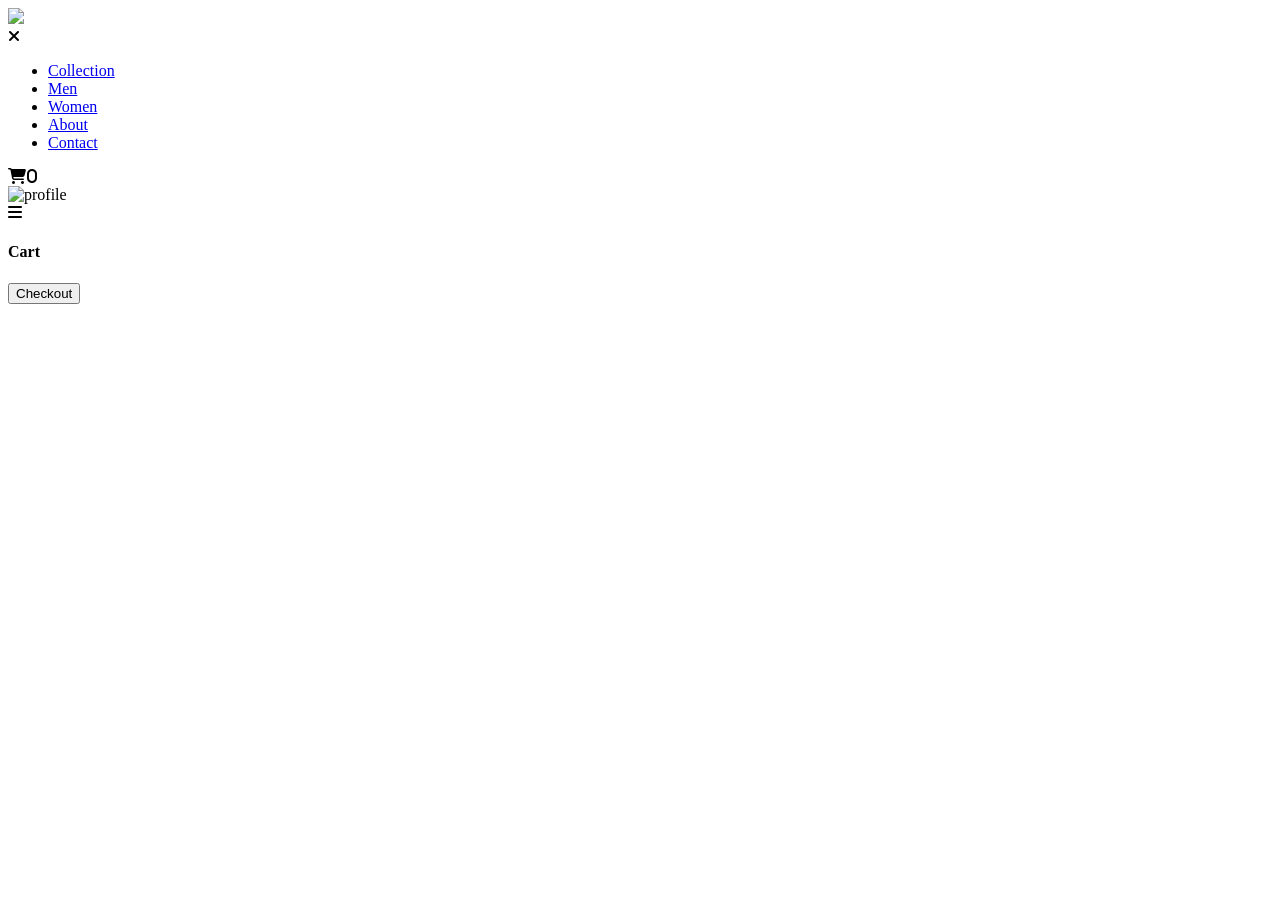
==== index.html @ 1661daac "changes" ====
<!DOCTYPE html>
<html lang="en">
<head>
    <meta charset="UTF-8">
    <meta name="viewport" content="width=device-width, initial-scale=1.0">
    <title>Document</title>
    <link rel="icon" type="image/png" href="../images/favicon-32x32.png">
    <link rel="stylesheet"href="https://cdnjs.cloudflare.com/ajax/libs/font-awesome/6.5.1/css/all.min.css">
    <link rel="stylesheet" href="../CSS/style.css">
    <link rel="stylesheet" href="../CSS/cart.css">
    <link rel="stylesheet" href="../CSS/responsiveness.css">
</head>
<body>

    <header>
        <div class="logo">
            <a href="index.html">
               <img src="../images/logo.svg">
            </a>
        </div>
        <nav>
            <i class="fa-solid fa-xmark"></i>
            <ul>
                <li><a href="collection.html">Collection</a></li>
                <li><a href="men.html">Men</a></li>
                <li><a href="women.html">Women</a></li>
                <li><a href="about.html">About</a></li>
                <li><a href="contact.html">Contact</a></li>
            </ul>
            
        </nav>
        <div class="cart item-cart">
            <i class="fa-solid fa-cart-shopping" ><span class="cart-count">0</span></i>
             
            
        </div>
        <div class="profile">
             <img src="../images/image-avatar.png" alt="profile" class="profile-image">
        </div>
        <div class="menu-icon">
            <i class="fa-solid fa-bars"></i>
        </div>
    </header>
    <main>
        <div class="left-side">
            <div class="image-container">
                
                <div class="current-image">
                    
                    
                </div>
                <div class="thumbnail-images"></div>

            </div>
        </div>
        <div class="right-side">
            <div class="product-info">

            </div>
        </div>

        <div class="cart-box">

            <div class="title"><h4>Cart</h4></div>

            
            <div class="cart-container">

            </div>
            <div class="checkout">
              <button class="checkout-btn">Checkout</button>
            </div>

        </div>
        
    </main>
    
    
    <script type="module" src="../JS/Utils/detail.js"></script>
    <script type="module" src="../JS/Utils/app.js"></script>
    <script type="module" src="../JS/Utils/cart.js"></script>
</body>
</body>

</body>
</html>
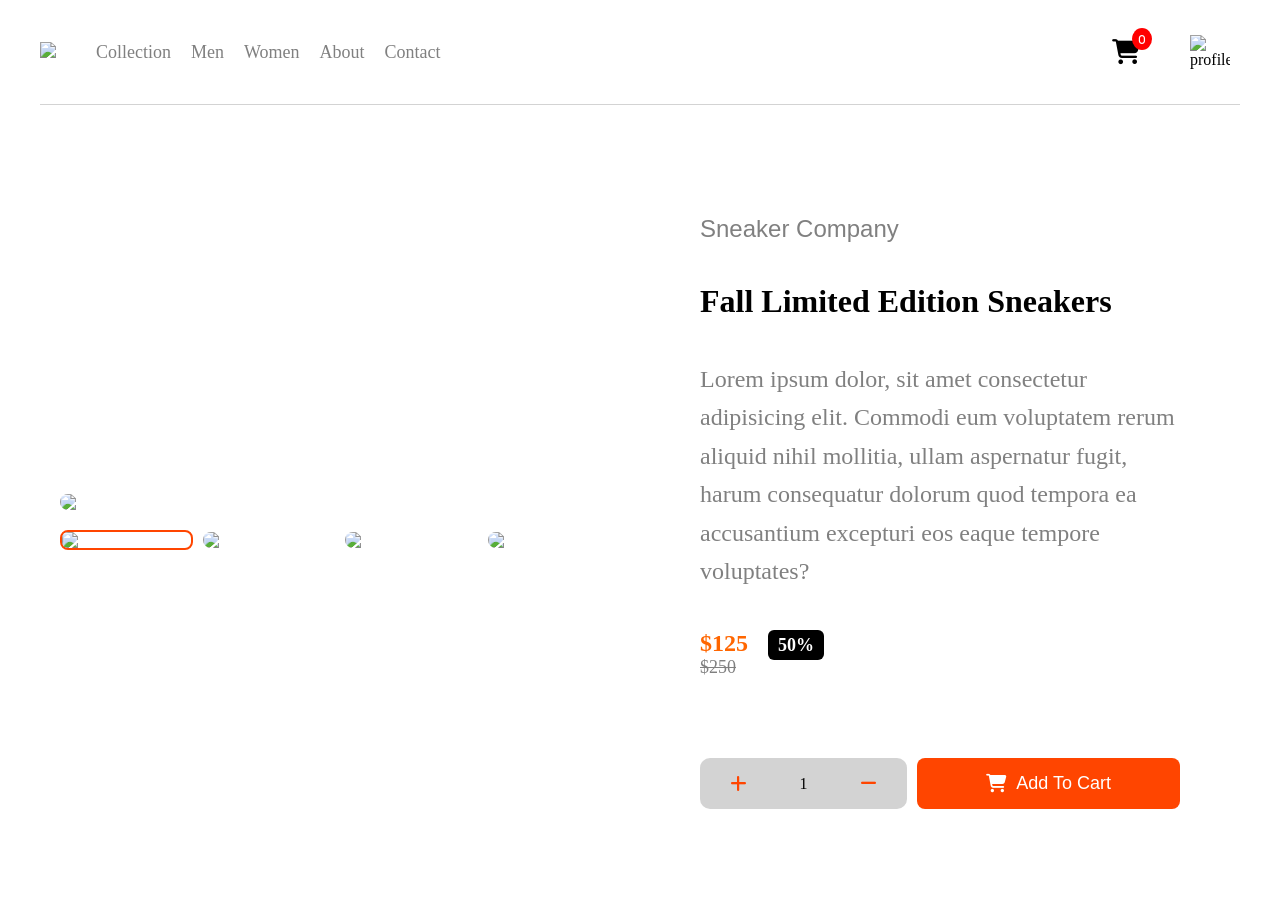
==== commit ad6570e0: "changes" ====
--- a/index.html
+++ b/index.html
@@ -4,18 +4,18 @@
     <meta charset="UTF-8">
     <meta name="viewport" content="width=device-width, initial-scale=1.0">
     <title>Document</title>
-    <link rel="icon" type="image/png" href="../images/favicon-32x32.png">
+    <link rel="icon" type="image/png" href="./Frontend/images/favicon.png">
     <link rel="stylesheet"href="https://cdnjs.cloudflare.com/ajax/libs/font-awesome/6.5.1/css/all.min.css">
-    <link rel="stylesheet" href="../CSS/style.css">
-    <link rel="stylesheet" href="../CSS/cart.css">
-    <link rel="stylesheet" href="../CSS/responsiveness.css">
+    <link rel="stylesheet" href="./Frontend/CSS/style.css">
+    <link rel="stylesheet" href="./Frontend/CSS/cart.css">
+    <link rel="stylesheet" href="./Frontend/CSS/responsiveness.css">
 </head>
 <body>
 
     <header>
         <div class="logo">
             <a href="index.html">
-               <img src="../images/logo.svg">
+               <img src="./Frontend/images/logo.svg">
             </a>
         </div>
         <nav>
@@ -35,7 +35,7 @@
             
         </div>
         <div class="profile">
-             <img src="../images/image-avatar.png" alt="profile" class="profile-image">
+             <img src="./Frontend/images/image-avatar.png" alt="profile" class="profile-image">
         </div>
         <div class="menu-icon">
             <i class="fa-solid fa-bars"></i>
@@ -76,11 +76,9 @@
     </main>
     
     
-    <script type="module" src="../JS/Utils/detail.js"></script>
-    <script type="module" src="../JS/Utils/app.js"></script>
-    <script type="module" src="../JS/Utils/cart.js"></script>
-</body>
+    <script type="module" src="./Frontend/JS/Utils/detail.js"></script>
+    <script type="module" src="./Frontend/JS/Utils/app.js"></script>
+    <script type="module" src="./Frontend/JS/Utils/cart.js"></script>
 </body>
 
-</body>
 </html>
--- a/Frontend/CSS/style.css
+++ b/Frontend/CSS/style.css
@@ -0,0 +1,315 @@
+*{
+    padding: 0;
+    margin: 0;
+    box-sizing: border-box;
+    
+    
+}
+
+header{
+    
+    background-color:white;
+    display: grid;
+    grid-template-areas: "logo  nav cart profile";
+    grid-template-columns: auto 1fr auto auto;
+    gap: 40px;
+    padding:   30px 0;
+    align-items: center;
+    max-width: 1200px;
+    margin: auto;
+    border-bottom:1px solid lightgray;
+   
+}
+header nav{
+    grid-area: nav;
+    display: flex;
+    align-items: center;
+    justify-content: flex-start;
+}
+nav ul{
+    display: flex;
+    list-style: none;
+    gap: 20px;
+}
+nav a{
+    font-size: 18px;
+    color:gray;
+    text-decoration: none;
+}
+header .logo{
+    grid-area: logo;
+    display: flex;
+    align-items: center;
+    justify-content: flex-start;
+}
+header .cart{
+    grid-area:cart;
+    display: flex;
+    align-items: center;
+    justify-content: flex-end;
+    font-size: 18px;
+    
+}
+.cart .fa-cart-shopping {
+    position: relative;
+    font-size: 25px;
+    color: black;
+    cursor: pointer;
+    display: flex;
+    align-items: center;    
+    justify-content: center;
+}
+.cart-count {
+    position: absolute;
+    top: -12px;
+    right:-12px;
+    background-color: red;
+    color: white;
+    font-size: 10px;
+    padding: 6px 6px;
+    border-radius: 50%;
+}
+.profile-image{
+    width:40px;
+    cursor: pointer;
+    
+}
+.profile{
+    grid-area: profile;
+    display: flex;
+    align-items: center;
+    justify-content: flex-end;
+    padding: 5px 10px;
+    
+}
+.menu-icon{
+    display: none;
+    font-size: 25px;
+    color:gray;
+    cursor: pointer;
+}
+.fa-xmark{
+    display: none;
+    
+}
+
+
+main{
+    max-width:1200px;
+    margin:auto;
+    display:flex;
+    align-items:center;
+    justify-content: center;
+    margin-top: 50px;
+}
+main .left-side{
+
+    width: 50%;
+}
+main .right-side{
+    
+    
+    width: 50%;
+    padding: 60px;
+
+}
+.image-container{
+   
+   display:flex;
+   flex-direction:column;
+   padding: 20px;
+   
+    
+}
+.current-image{
+    width: 100%;
+    display: flex;
+    align-items: center;
+    justify-content: center;
+    position: relative;
+}
+.full-image {
+    border-radius: 10px;
+    width: 100%;
+    margin-bottom: 20px;
+    display: none;
+    object-fit: cover;
+
+
+    
+}
+.full-image.active{
+    display: block;
+}
+.thumbnail-images{
+    display: grid;
+    grid-template-columns: repeat(4, 1fr);
+    gap:10px;
+    
+}
+
+.thumbnail-image{
+    width: 100%;
+    border-radius: 10px;
+    cursor: pointer;
+    object-fit: cover;
+    margin:auto;
+}
+.thumbnail-image.active{
+    border: 2px solid orangered;
+    border-radius: 8px;
+}
+.slider-wrapper {
+  position: relative;
+}
+
+.prev, .next {
+ 
+  display:none;
+}
+.product-info{
+
+    display: flex;
+    flex-direction: column;
+    gap: 40px;
+}
+.product-info .company{
+    font-size: 24px;
+    color: gray;
+    font-family: Arial, Helvetica, sans-serif;
+
+
+}
+
+.description{
+    color: grey;
+    font-size: 24px;
+    line-height: 1.6;
+    font-family: 'Times New Roman', Times, serif;
+}
+.price-info{
+
+    .price p{
+        font-size: 24px;
+        font-weight: bold;
+
+    }
+    .discount {
+        font-size: 18px;
+        padding: 5px 10px;
+        border-radius: 6px;
+        background-color: black;
+        color: white;
+        margin: 0 20px;
+    }
+
+}
+.old-price p{
+    text-decoration: line-through;
+    color: grey;
+    font-size: 18px;
+    margin-bottom:  20px;
+}
+.add-to-cart-section{
+     display: flex;
+     gap: 10px;
+     margin: 20px 0;
+     
+    .quantity{
+        display: flex;
+        width: 100%;
+        border-radius: 10px;
+        background-color: lightgray;
+        align-items: center;
+        justify-content: space-around;
+        gap: 20px;
+        padding: 10px 14px;
+       
+        .minus{
+            
+            
+            color:orangered;    
+            cursor: pointer;
+            font-size: 18px;
+           
+        }
+        
+        .plus{
+            
+            
+            color:orangered;
+            cursor: pointer;
+            font-size: 18px;
+            
+        }
+        .plus:hover, .minus:hover{
+            color: orange;
+        }
+        
+    }
+    .add-to-cart{
+
+        display:flex;
+        align-items: center;
+        justify-content: center;
+        padding: 15px 60px;
+        gap: 10px;
+        color: white;
+        background-color: orangered;
+        border: none;
+        border-radius: 8px;
+        font-size: 18px;
+        transition: 0.5s;
+        width: 100%;
+        cursor: pointer;
+        
+
+        
+        
+       
+        
+        
+    }
+    .add-to-cart:hover{
+        background-color: orange;
+        color: black;
+    }
+    
+}
+.slider-wrapper {
+  position: relative;
+}
+
+
+.cart-notification.active{
+    position: absolute;
+    border-radius: 10px;
+    font-size: 18px;
+    background-color: green;
+    padding: 10px 30px;
+    top: 20px;
+    right: 25%;
+    transform: translate(50%, 50%);
+    z-index: 1000;
+    display: block;
+    transition: 0.5s;
+    color: white;
+    text-align: center;
+    border: none;
+    
+}
+.cart-notification{
+    display: none;
+}
+
+
+
+
+
+
+
+
+
+
+
+
--- a/Frontend/CSS/cart.css
+++ b/Frontend/CSS/cart.css
@@ -0,0 +1,179 @@
+
+.cart-container {
+    display: flex; 
+    gap: 15px;
+    width: 100%;
+    margin: 10px auto;
+    padding: 30px 10px;
+    box-shadow: rgba(0, 0, 0, 0.16) 0px 1px 4px;
+    border-radius: 10px;
+}
+
+
+
+
+
+.cart-image {
+    width: 70px;
+    height: 70px;
+    border-radius: 10px;
+    object-fit: cover;
+}
+
+.item-info {
+    display: flex;
+    flex-direction: column;
+}
+
+.company {
+    font-size: 14px;
+    color: gray;
+}
+
+.name {
+    font-weight: bold;
+}
+
+.price {
+    color: #ff6600;
+    font-weight: bold;
+}
+
+.checkout {
+    display: flex;
+    justify-content: flex-start;
+    align-items: center;
+    width: 100%;
+    padding: 30px 10px;
+}
+
+
+.checkout-btn {
+    margin-top: 10px;
+    background-color:dodgerblue;
+    color:black;
+    padding: 10px 20px;
+    border: none;
+    border-radius: 8px;
+    cursor: pointer;
+    transition: 0.5s;
+    font-size: 18px;
+    font-weight: bolder;
+    font-family:Arial, Helvetica, sans-serif;
+}
+.checkout-btn:hover{
+    
+    color:white;
+    background-color:darkblue;
+
+}
+.cart-box.active{
+
+    position: absolute;
+    top: 100px;
+    right: 120px;
+    width: 500px;
+    height: 500px;
+    max-width: 90%;
+    background-color:whitesmoke;
+    display: block;
+    box-shadow: rgba(0, 0, 0, 0.16) 0px 1px 4px;
+    border-radius: 10px;
+    overflow-y: scroll;
+    z-index: 2;
+    
+   
+
+    
+    
+
+}
+.cart-quantity{
+    display:flex;
+    justify-content: center;
+    align-items: center;
+    gap:20px ;
+    width: 50%;
+    flex-direction: column;
+    position: relative;
+}
+.cart-box{
+    display: none;
+    
+}
+.cart-quantity{
+    display:flex;
+    justify-content: center;
+    align-items: center;
+    gap:20px ;
+
+}
+.quantity{
+    display: flex;
+    justify-content: center;
+    align-items: center;
+    gap:10px ;
+    background-color: lightgray;
+    padding: 5px 10px;
+    border-radius: 10px;
+    
+    
+    .minus, .plus{
+        color:orangered;
+        cursor: pointer;
+    }
+    .minus:hover, .plus:hover{
+
+        color: orange;
+
+    }
+    
+    
+
+}
+
+.remove-item{
+    padding: 8px;
+    border: none;
+    position: absolute;
+    top: -30px;
+    right: 0;
+    cursor: pointer;
+    color: red;
+    
+}
+
+.cart-box .title{
+
+    text-align: center;
+    box-shadow: rgba(0, 0, 0, 0.16) 0px 1px 4px;
+    padding: 30px;
+    
+
+    h4{
+        font-size: 18px;
+    }
+        
+}
+.cart-right{
+    display: flex;
+    justify-content: space-around;
+    align-items: center;
+    padding: 30px;
+    width: 50%;
+    gap: 10px;
+    position: relative;
+}
+.empty{
+    font-size: 24px;
+    position: absolute;
+    text-align: center;
+    transform: translate(50%, 50%);
+    font-family: Arial, Helvetica, sans-serif;
+    top:50%;
+    right: 50%;
+
+    
+}
+
+
--- a/Frontend/CSS/responsiveness.css
+++ b/Frontend/CSS/responsiveness.css
@@ -0,0 +1,217 @@
+
+
+@media(max-width: 992px){
+
+    header{
+
+        grid-template-areas:
+        "logo nav cart profile";
+
+        grid-template-columns:repeat(4, 1fr);
+        
+        width: 90%;
+        padding: 20px;
+      gap: 20px;
+
+    }
+
+    .cart-box.active{
+        margin:0 auto;
+        width: 80%;
+        z-index: 100;
+        top: 100px;
+        right: 20px;
+    }
+    .cart-container{
+
+    
+        
+        p , span{
+            font-size: 14px;
+        }
+        
+    }
+   
+    main{
+
+        flex-direction: column;
+        padding:20px 0;
+        gap: 30px;
+    }
+    main .left-side,
+    main .right-side{
+
+        width: 90%;
+    
+
+    }
+    main .right-side{
+
+        padding: 20px;
+    }
+    
+   .current-image{
+       width: 100%;
+   }
+    .thumbnail-images{
+
+        gap: 10px;
+   }
+    
+   
+    .add-to-cart-section{
+
+        flex-direction: column;
+    }
+   .quantity{
+
+        width: 100%;
+    }
+    .add-to-cart{
+
+        width: 100%;
+   }
+
+}
+@media(max-width: 576px){
+
+    header{
+
+        
+        grid-template-areas:
+        "menu logo cart profile";
+
+        grid-template-columns: auto 1fr auto auto;
+        gap: 10px;
+        width: 90%;
+        
+ 
+    }
+    .profile-image{
+        width: 35px;
+    }
+    .menu-icon{
+
+        display: block;
+    }
+     header nav{
+
+        position: fixed;
+        top: 0;
+        left: -100%;
+        width: 50%;
+        height: 100vh;
+       background-color: white;
+        z-index: 1000;
+        padding: 80px 20px;
+        transition: 0.5s;
+        align-items: flex-start;
+
+    }
+    header nav.active{
+
+        left: 0;
+
+    }
+   nav ul{
+
+        flex-direction: column;
+       gap: 30px;
+        width: 100%;
+
+    }
+    .fa-xmark{
+        font-size: 25px;
+        color: black;
+        cursor: pointer;
+        padding: 10px;
+        position: absolute;
+        top:0;
+        left: 0;
+        display: block;
+    }
+    nav a{
+
+        font-size: 22px;
+        color: black;
+
+    }
+    .title h1{
+
+        font-size: 26px;
+
+    }
+    .description{
+
+        font-size: 16px;
+        line-height: 1.5;
+
+    }
+    .current-image{
+
+        width: 100%;
+    }
+    .thumbnail-images{
+      display: none;
+
+    }
+    .prev, .next {
+        display: block;
+        position: absolute;
+        top: 50%;
+        transform: translateY(-50%);
+        font-size: 30px;
+        color: black;
+        background-color: rgba(234, 227, 227, 0.7);
+        border: none;
+        padding: 10px;
+        border-radius: 50%;
+        cursor: pointer;
+        z-index: 99;
+    }
+    .prev {
+        left: 0;
+    }
+    .next {
+        right: 0;
+    }
+    main .left-side,
+    main .right-side{
+
+        width: 90%;
+        
+
+    }
+    .main .right-side{
+
+        padding: 20px;
+    }
+    .product-info{
+        padding: 0 ;
+    
+        gap: 20px;
+    }
+     
+    .add-to-cart{
+
+        padding: 14px 20px;
+
+        
+
+    }
+    
+    .quantity{
+
+      padding: 12px;
+
+    }
+    .cart-notification.active{
+
+        right: 50%;
+        transform: translateX(50%);
+        width: 90%;
+        font-size: 16px;
+
+    }
+
+}
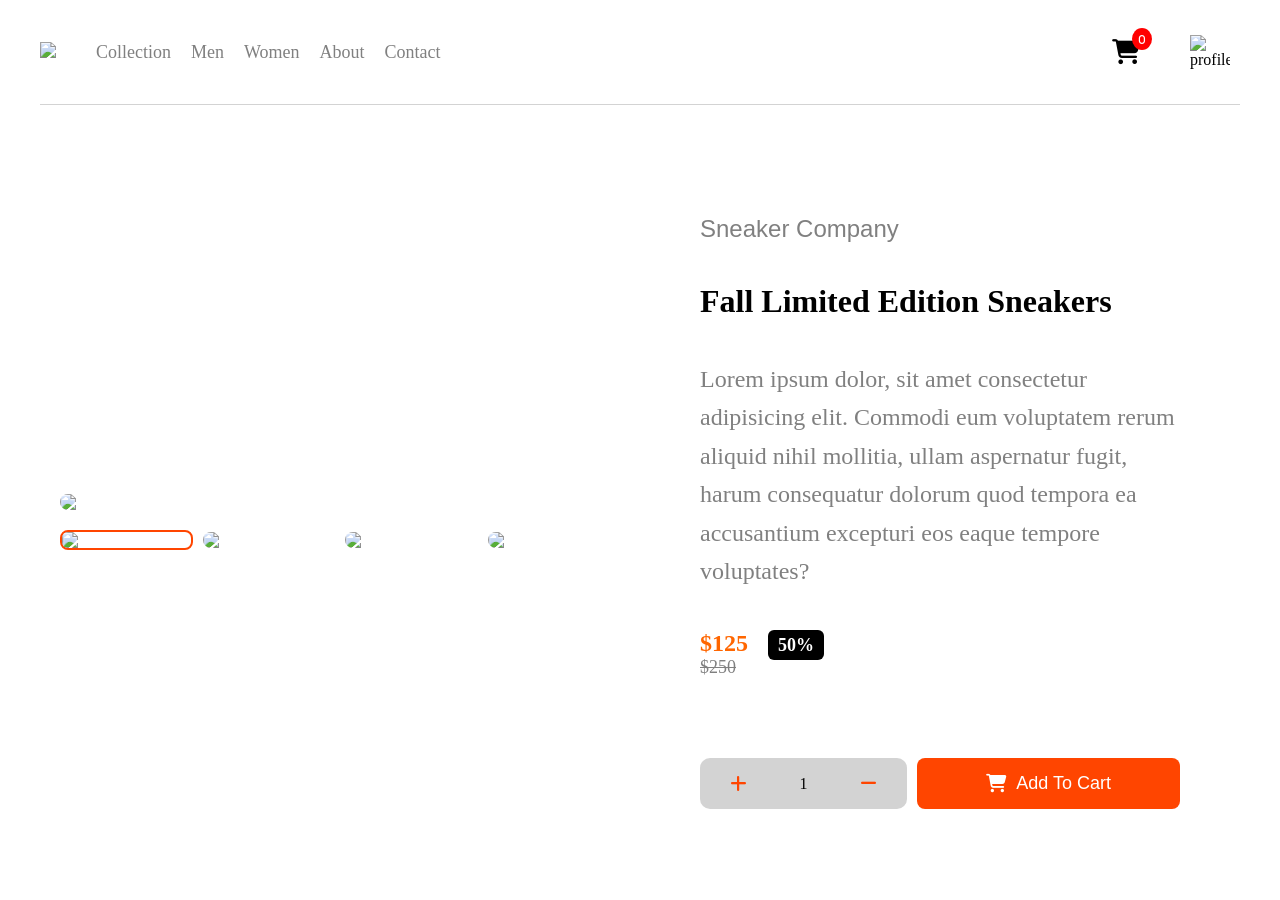
==== commit 82f37e2a: "changes" ====
--- a/index.html
+++ b/index.html
@@ -6,16 +6,16 @@
     <title>Document</title>
     <link rel="icon" type="image/png" href="./Frontend/images/favicon.png">
     <link rel="stylesheet"href="https://cdnjs.cloudflare.com/ajax/libs/font-awesome/6.5.1/css/all.min.css">
-    <link rel="stylesheet" href="./Frontend/CSS/style.css">
-    <link rel="stylesheet" href="./Frontend/CSS/cart.css">
-    <link rel="stylesheet" href="./Frontend/CSS/responsiveness.css">
+    <link rel="stylesheet" href="./CSS/style.css">
+    <link rel="stylesheet" href="./CSS/cart.css">
+    <link rel="stylesheet" href="./CSS/responsiveness.css">
 </head>
 <body>
 
     <header>
         <div class="logo">
             <a href="index.html">
-               <img src="./Frontend/images/logo.svg">
+               <img src="./images/logo.svg">
             </a>
         </div>
         <nav>
@@ -35,7 +35,7 @@
             
         </div>
         <div class="profile">
-             <img src="./Frontend/images/image-avatar.png" alt="profile" class="profile-image">
+             <img src="./images/image-avatar.png" alt="profile" class="profile-image">
         </div>
         <div class="menu-icon">
             <i class="fa-solid fa-bars"></i>
@@ -76,9 +76,9 @@
     </main>
     
     
-    <script type="module" src="./Frontend/JS/Utils/detail.js"></script>
-    <script type="module" src="./Frontend/JS/Utils/app.js"></script>
-    <script type="module" src="./Frontend/JS/Utils/cart.js"></script>
+    <script type="module" src="./JS/Utils/detail.js"></script>
+    <script type="module" src="./JS/Utils/app.js"></script>
+    <script type="module" src="./JS/Utils/cart.js"></script>
 </body>
 
 </html>
--- a/CSS/style.css
+++ b/CSS/style.css
@@ -0,0 +1,315 @@
+*{
+    padding: 0;
+    margin: 0;
+    box-sizing: border-box;
+    
+    
+}
+
+header{
+    
+    background-color:white;
+    display: grid;
+    grid-template-areas: "logo  nav cart profile";
+    grid-template-columns: auto 1fr auto auto;
+    gap: 40px;
+    padding:   30px 0;
+    align-items: center;
+    max-width: 1200px;
+    margin: auto;
+    border-bottom:1px solid lightgray;
+   
+}
+header nav{
+    grid-area: nav;
+    display: flex;
+    align-items: center;
+    justify-content: flex-start;
+}
+nav ul{
+    display: flex;
+    list-style: none;
+    gap: 20px;
+}
+nav a{
+    font-size: 18px;
+    color:gray;
+    text-decoration: none;
+}
+header .logo{
+    grid-area: logo;
+    display: flex;
+    align-items: center;
+    justify-content: flex-start;
+}
+header .cart{
+    grid-area:cart;
+    display: flex;
+    align-items: center;
+    justify-content: flex-end;
+    font-size: 18px;
+    
+}
+.cart .fa-cart-shopping {
+    position: relative;
+    font-size: 25px;
+    color: black;
+    cursor: pointer;
+    display: flex;
+    align-items: center;    
+    justify-content: center;
+}
+.cart-count {
+    position: absolute;
+    top: -12px;
+    right:-12px;
+    background-color: red;
+    color: white;
+    font-size: 10px;
+    padding: 6px 6px;
+    border-radius: 50%;
+}
+.profile-image{
+    width:40px;
+    cursor: pointer;
+    
+}
+.profile{
+    grid-area: profile;
+    display: flex;
+    align-items: center;
+    justify-content: flex-end;
+    padding: 5px 10px;
+    
+}
+.menu-icon{
+    display: none;
+    font-size: 25px;
+    color:gray;
+    cursor: pointer;
+}
+.fa-xmark{
+    display: none;
+    
+}
+
+
+main{
+    max-width:1200px;
+    margin:auto;
+    display:flex;
+    align-items:center;
+    justify-content: center;
+    margin-top: 50px;
+}
+main .left-side{
+
+    width: 50%;
+}
+main .right-side{
+    
+    
+    width: 50%;
+    padding: 60px;
+
+}
+.image-container{
+   
+   display:flex;
+   flex-direction:column;
+   padding: 20px;
+   
+    
+}
+.current-image{
+    width: 100%;
+    display: flex;
+    align-items: center;
+    justify-content: center;
+    position: relative;
+}
+.full-image {
+    border-radius: 10px;
+    width: 100%;
+    margin-bottom: 20px;
+    display: none;
+    object-fit: cover;
+
+
+    
+}
+.full-image.active{
+    display: block;
+}
+.thumbnail-images{
+    display: grid;
+    grid-template-columns: repeat(4, 1fr);
+    gap:10px;
+    
+}
+
+.thumbnail-image{
+    width: 100%;
+    border-radius: 10px;
+    cursor: pointer;
+    object-fit: cover;
+    margin:auto;
+}
+.thumbnail-image.active{
+    border: 2px solid orangered;
+    border-radius: 8px;
+}
+.slider-wrapper {
+  position: relative;
+}
+
+.prev, .next {
+ 
+  display:none;
+}
+.product-info{
+
+    display: flex;
+    flex-direction: column;
+    gap: 40px;
+}
+.product-info .company{
+    font-size: 24px;
+    color: gray;
+    font-family: Arial, Helvetica, sans-serif;
+
+
+}
+
+.description{
+    color: grey;
+    font-size: 24px;
+    line-height: 1.6;
+    font-family: 'Times New Roman', Times, serif;
+}
+.price-info{
+
+    .price p{
+        font-size: 24px;
+        font-weight: bold;
+
+    }
+    .discount {
+        font-size: 18px;
+        padding: 5px 10px;
+        border-radius: 6px;
+        background-color: black;
+        color: white;
+        margin: 0 20px;
+    }
+
+}
+.old-price p{
+    text-decoration: line-through;
+    color: grey;
+    font-size: 18px;
+    margin-bottom:  20px;
+}
+.add-to-cart-section{
+     display: flex;
+     gap: 10px;
+     margin: 20px 0;
+     
+    .quantity{
+        display: flex;
+        width: 100%;
+        border-radius: 10px;
+        background-color: lightgray;
+        align-items: center;
+        justify-content: space-around;
+        gap: 20px;
+        padding: 10px 14px;
+       
+        .minus{
+            
+            
+            color:orangered;    
+            cursor: pointer;
+            font-size: 18px;
+           
+        }
+        
+        .plus{
+            
+            
+            color:orangered;
+            cursor: pointer;
+            font-size: 18px;
+            
+        }
+        .plus:hover, .minus:hover{
+            color: orange;
+        }
+        
+    }
+    .add-to-cart{
+
+        display:flex;
+        align-items: center;
+        justify-content: center;
+        padding: 15px 60px;
+        gap: 10px;
+        color: white;
+        background-color: orangered;
+        border: none;
+        border-radius: 8px;
+        font-size: 18px;
+        transition: 0.5s;
+        width: 100%;
+        cursor: pointer;
+        
+
+        
+        
+       
+        
+        
+    }
+    .add-to-cart:hover{
+        background-color: orange;
+        color: black;
+    }
+    
+}
+.slider-wrapper {
+  position: relative;
+}
+
+
+.cart-notification.active{
+    position: absolute;
+    border-radius: 10px;
+    font-size: 18px;
+    background-color: green;
+    padding: 10px 30px;
+    top: 20px;
+    right: 25%;
+    transform: translate(50%, 50%);
+    z-index: 1000;
+    display: block;
+    transition: 0.5s;
+    color: white;
+    text-align: center;
+    border: none;
+    
+}
+.cart-notification{
+    display: none;
+}
+
+
+
+
+
+
+
+
+
+
+
+
--- a/CSS/cart.css
+++ b/CSS/cart.css
@@ -0,0 +1,179 @@
+
+.cart-container {
+    display: flex; 
+    gap: 15px;
+    width: 100%;
+    margin: 10px auto;
+    padding: 30px 10px;
+    box-shadow: rgba(0, 0, 0, 0.16) 0px 1px 4px;
+    border-radius: 10px;
+}
+
+
+
+
+
+.cart-image {
+    width: 70px;
+    height: 70px;
+    border-radius: 10px;
+    object-fit: cover;
+}
+
+.item-info {
+    display: flex;
+    flex-direction: column;
+}
+
+.company {
+    font-size: 14px;
+    color: gray;
+}
+
+.name {
+    font-weight: bold;
+}
+
+.price {
+    color: #ff6600;
+    font-weight: bold;
+}
+
+.checkout {
+    display: flex;
+    justify-content: flex-start;
+    align-items: center;
+    width: 100%;
+    padding: 30px 10px;
+}
+
+
+.checkout-btn {
+    margin-top: 10px;
+    background-color:dodgerblue;
+    color:black;
+    padding: 10px 20px;
+    border: none;
+    border-radius: 8px;
+    cursor: pointer;
+    transition: 0.5s;
+    font-size: 18px;
+    font-weight: bolder;
+    font-family:Arial, Helvetica, sans-serif;
+}
+.checkout-btn:hover{
+    
+    color:white;
+    background-color:darkblue;
+
+}
+.cart-box.active{
+
+    position: absolute;
+    top: 100px;
+    right: 120px;
+    width: 500px;
+    height: 500px;
+    max-width: 90%;
+    background-color:whitesmoke;
+    display: block;
+    box-shadow: rgba(0, 0, 0, 0.16) 0px 1px 4px;
+    border-radius: 10px;
+    overflow-y: scroll;
+    z-index: 2;
+    
+   
+
+    
+    
+
+}
+.cart-quantity{
+    display:flex;
+    justify-content: center;
+    align-items: center;
+    gap:20px ;
+    width: 50%;
+    flex-direction: column;
+    position: relative;
+}
+.cart-box{
+    display: none;
+    
+}
+.cart-quantity{
+    display:flex;
+    justify-content: center;
+    align-items: center;
+    gap:20px ;
+
+}
+.quantity{
+    display: flex;
+    justify-content: center;
+    align-items: center;
+    gap:10px ;
+    background-color: lightgray;
+    padding: 5px 10px;
+    border-radius: 10px;
+    
+    
+    .minus, .plus{
+        color:orangered;
+        cursor: pointer;
+    }
+    .minus:hover, .plus:hover{
+
+        color: orange;
+
+    }
+    
+    
+
+}
+
+.remove-item{
+    padding: 8px;
+    border: none;
+    position: absolute;
+    top: -30px;
+    right: 0;
+    cursor: pointer;
+    color: red;
+    
+}
+
+.cart-box .title{
+
+    text-align: center;
+    box-shadow: rgba(0, 0, 0, 0.16) 0px 1px 4px;
+    padding: 30px;
+    
+
+    h4{
+        font-size: 18px;
+    }
+        
+}
+.cart-right{
+    display: flex;
+    justify-content: space-around;
+    align-items: center;
+    padding: 30px;
+    width: 50%;
+    gap: 10px;
+    position: relative;
+}
+.empty{
+    font-size: 24px;
+    position: absolute;
+    text-align: center;
+    transform: translate(50%, 50%);
+    font-family: Arial, Helvetica, sans-serif;
+    top:50%;
+    right: 50%;
+
+    
+}
+
+
--- a/CSS/responsiveness.css
+++ b/CSS/responsiveness.css
@@ -0,0 +1,217 @@
+
+
+@media(max-width: 992px){
+
+    header{
+
+        grid-template-areas:
+        "logo nav cart profile";
+
+        grid-template-columns:repeat(4, 1fr);
+        
+        width: 90%;
+        padding: 20px;
+      gap: 20px;
+
+    }
+
+    .cart-box.active{
+        margin:0 auto;
+        width: 80%;
+        z-index: 100;
+        top: 100px;
+        right: 20px;
+    }
+    .cart-container{
+
+    
+        
+        p , span{
+            font-size: 14px;
+        }
+        
+    }
+   
+    main{
+
+        flex-direction: column;
+        padding:20px 0;
+        gap: 30px;
+    }
+    main .left-side,
+    main .right-side{
+
+        width: 90%;
+    
+
+    }
+    main .right-side{
+
+        padding: 20px;
+    }
+    
+   .current-image{
+       width: 100%;
+   }
+    .thumbnail-images{
+
+        gap: 10px;
+   }
+    
+   
+    .add-to-cart-section{
+
+        flex-direction: column;
+    }
+   .quantity{
+
+        width: 100%;
+    }
+    .add-to-cart{
+
+        width: 100%;
+   }
+
+}
+@media(max-width: 576px){
+
+    header{
+
+        
+        grid-template-areas:
+        "menu logo cart profile";
+
+        grid-template-columns: auto 1fr auto auto;
+        gap: 10px;
+        width: 90%;
+        
+ 
+    }
+    .profile-image{
+        width: 35px;
+    }
+    .menu-icon{
+
+        display: block;
+    }
+     header nav{
+
+        position: fixed;
+        top: 0;
+        left: -100%;
+        width: 50%;
+        height: 100vh;
+       background-color: white;
+        z-index: 1000;
+        padding: 80px 20px;
+        transition: 0.5s;
+        align-items: flex-start;
+
+    }
+    header nav.active{
+
+        left: 0;
+
+    }
+   nav ul{
+
+        flex-direction: column;
+       gap: 30px;
+        width: 100%;
+
+    }
+    .fa-xmark{
+        font-size: 25px;
+        color: black;
+        cursor: pointer;
+        padding: 10px;
+        position: absolute;
+        top:0;
+        left: 0;
+        display: block;
+    }
+    nav a{
+
+        font-size: 22px;
+        color: black;
+
+    }
+    .title h1{
+
+        font-size: 26px;
+
+    }
+    .description{
+
+        font-size: 16px;
+        line-height: 1.5;
+
+    }
+    .current-image{
+
+        width: 100%;
+    }
+    .thumbnail-images{
+      display: none;
+
+    }
+    .prev, .next {
+        display: block;
+        position: absolute;
+        top: 50%;
+        transform: translateY(-50%);
+        font-size: 30px;
+        color: black;
+        background-color: rgba(234, 227, 227, 0.7);
+        border: none;
+        padding: 10px;
+        border-radius: 50%;
+        cursor: pointer;
+        z-index: 99;
+    }
+    .prev {
+        left: 0;
+    }
+    .next {
+        right: 0;
+    }
+    main .left-side,
+    main .right-side{
+
+        width: 90%;
+        
+
+    }
+    .main .right-side{
+
+        padding: 20px;
+    }
+    .product-info{
+        padding: 0 ;
+    
+        gap: 20px;
+    }
+     
+    .add-to-cart{
+
+        padding: 14px 20px;
+
+        
+
+    }
+    
+    .quantity{
+
+      padding: 12px;
+
+    }
+    .cart-notification.active{
+
+        right: 50%;
+        transform: translateX(50%);
+        width: 90%;
+        font-size: 16px;
+
+    }
+
+}
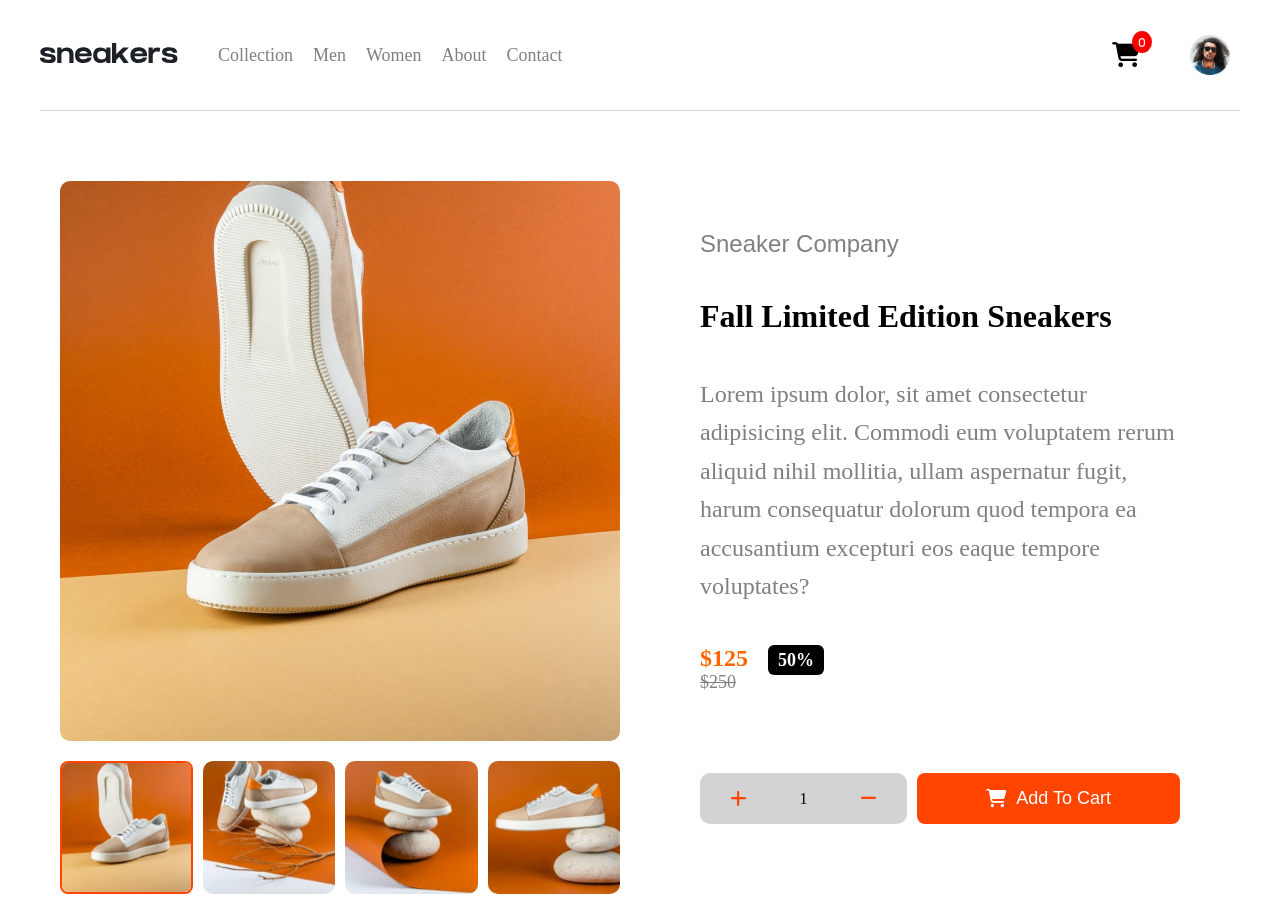
==== commit ef65f22e: "changes" ====
--- a/index.html
+++ b/index.html
@@ -15,7 +15,7 @@
     <header>
         <div class="logo">
             <a href="index.html">
-               <img src="./images/logo.svg">
+               <img src="./Images/logo.svg">
             </a>
         </div>
         <nav>
@@ -35,7 +35,7 @@
             
         </div>
         <div class="profile">
-             <img src="./images/image-avatar.png" alt="profile" class="profile-image">
+             <img src="./Images/image-avatar.png" alt="profile" class="profile-image">
         </div>
         <div class="menu-icon">
             <i class="fa-solid fa-bars"></i>
